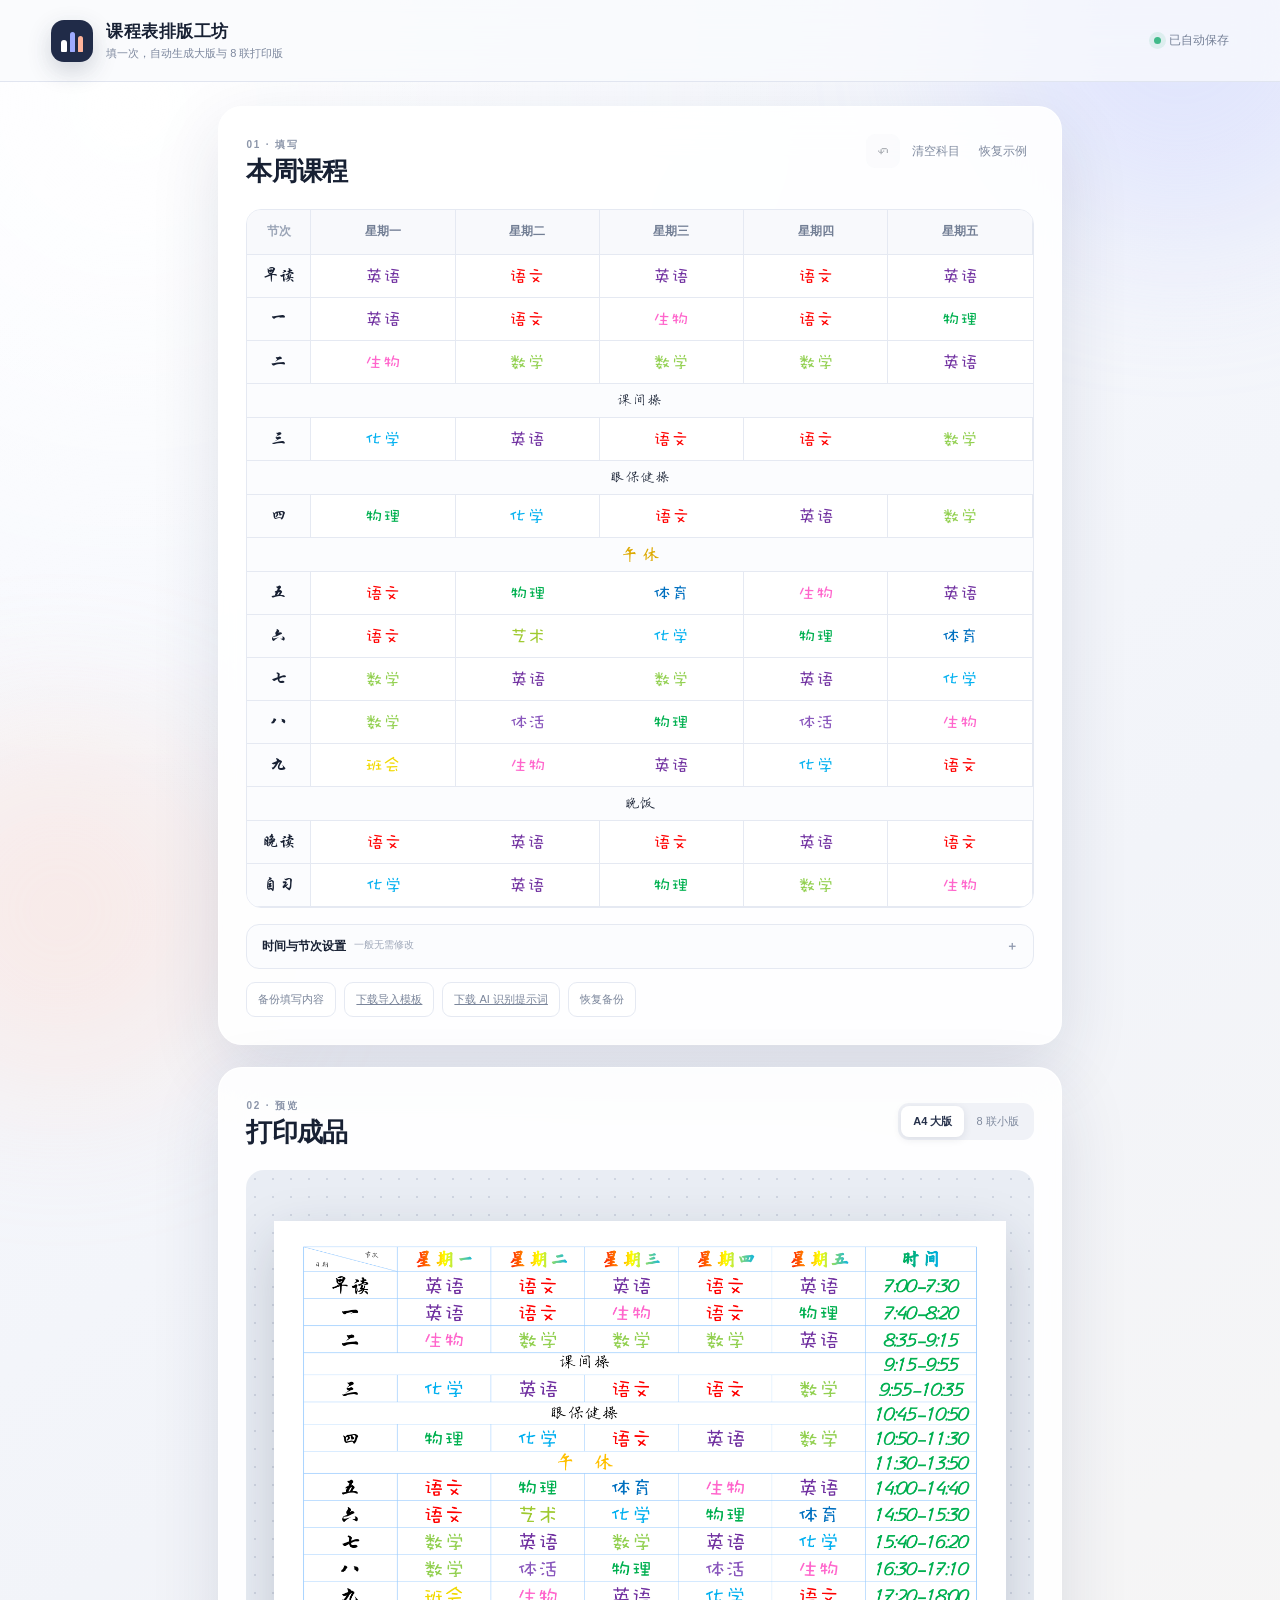
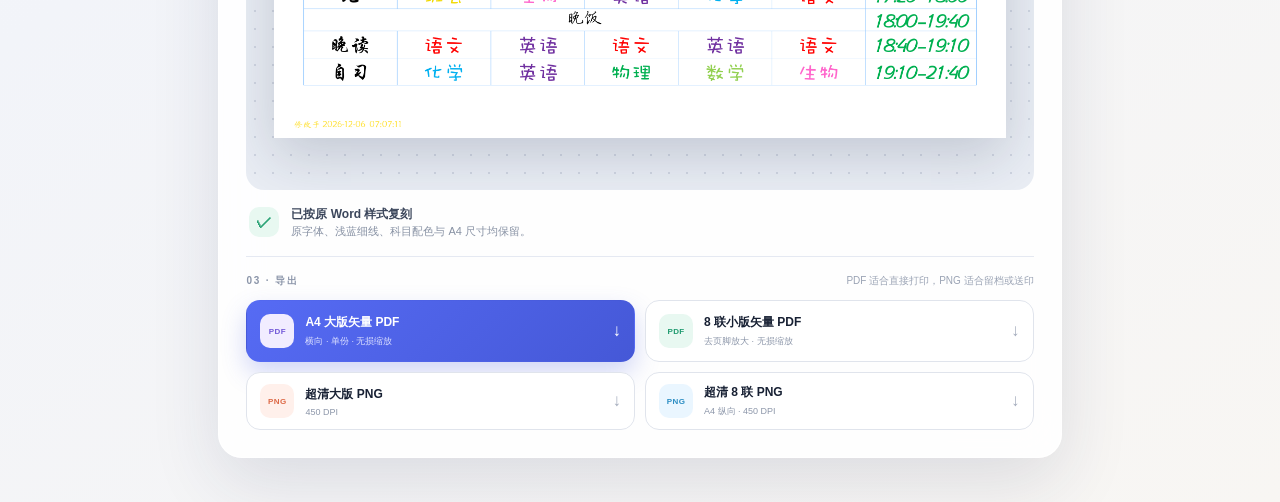
==== index.html @ 4040c84a "chore: snapshot timetable editor" ====
<!doctype html>
<html lang="zh-CN">
<head>
  <meta charset="utf-8">
  <meta name="viewport" content="width=device-width, initial-scale=1">
  <meta name="theme-color" content="#f5f7fb">
  <title>课程表排版工坊</title>
  <link rel="stylesheet" href="styles.css">
</head>
<body>
  <div class="ambient ambient-a"></div>
  <div class="ambient ambient-b"></div>
  <header class="topbar">
    <a class="brand" href="#" aria-label="课程表排版工坊首页">
      <span class="brand-mark" aria-hidden="true"><i></i><i></i><i></i></span>
      <span><strong>课程表排版工坊</strong><small>填一次，自动生成大版与 8 联打印版</small></span>
    </a>
    <div class="save-state" id="saveState"><span></span>已自动保存</div>
  </header>

  <main class="app-shell">
    <section class="editor-panel panel">
      <div class="section-heading">
        <div><span class="eyebrow">01 · 填写</span><h1>本周课程</h1></div>
        <div class="editor-actions">
          <button class="icon-button" id="undoButton" title="撤销" aria-label="撤销">↶</button>
          <button class="text-button" id="clearButton">清空科目</button>
          <button class="text-button" id="resetButton">恢复示例</button>
        </div>
      </div>

      <div class="mobile-day-tabs" id="dayTabs" aria-label="选择星期"></div>
      <div class="schedule-editor-wrap">
        <div class="schedule-editor" id="scheduleEditor"></div>
      </div>

      <details class="advanced-settings">
        <summary><span>时间与节次设置</span><small>一般无需修改</small></summary>
        <div class="settings-grid" id="settingsGrid"></div>
      </details>

      <div class="data-row">
        <button class="quiet-button" id="exportDataButton">备份填写内容</button>
        <a class="quiet-button" href="课程表导入模板.json" download>下载导入模板</a>
        <a class="quiet-button" href="AI识别课表提示词.md" download>下载 AI 识别提示词</a>
        <label class="quiet-button file-button">恢复备份<input type="file" id="importDataInput" accept="application/json"></label>
      </div>
    </section>

    <section class="preview-panel panel">
      <div class="section-heading preview-heading">
        <div><span class="eyebrow">02 · 预览</span><h2>打印成品</h2></div>
        <div class="view-switch" role="tablist" aria-label="预览版式">
          <button class="active" data-view="large" role="tab">A4 大版</button>
          <button data-view="sheet" role="tab">8 联小版</button>
        </div>
      </div>

      <div class="paper-stage" id="paperStage">
        <div class="paper-frame large" id="paperFrame">
          <canvas id="previewCanvas" aria-label="课程表打印预览"></canvas>
        </div>
        <div class="rendering-badge" id="renderingBadge">正在更新预览…</div>
      </div>

      <div class="fidelity-note">
        <span class="fidelity-icon">✓</span>
        <p><strong>已按原 Word 样式复刻</strong><br>原字体、浅蓝细线、科目配色与 A4 尺寸均保留。</p>
      </div>

      <div class="export-block">
        <div class="export-title"><span class="eyebrow">03 · 导出</span><span>PDF 适合直接打印，PNG 适合留档或送印</span></div>
        <div class="export-grid">
          <button class="export-card primary" id="largePdfButton">
            <span class="file-icon">PDF</span><span><strong>A4 大版矢量 PDF</strong><small>横向 · 单份 · 无损缩放</small></span><b>↓</b>
          </button>
          <button class="export-card" id="sheetPdfButton">
            <span class="file-icon mint">PDF</span><span><strong>8 联小版矢量 PDF</strong><small>去页脚放大 · 无损缩放</small></span><b>↓</b>
          </button>
          <button class="export-card compact" id="largePngButton">
            <span class="file-icon coral">PNG</span><span><strong>超清大版 PNG</strong><small>450 DPI</small></span><b>↓</b>
          </button>
          <button class="export-card compact" id="sheetPngButton">
            <span class="file-icon sky">PNG</span><span><strong>超清 8 联 PNG</strong><small>A4 纵向 · 450 DPI</small></span><b>↓</b>
          </button>
        </div>
      </div>
    </section>
  </main>

  <div class="toast" id="toast" role="status"></div>
  <script src="vendor/pdf-lib.min.js"></script>
  <script src="app.js"></script>
</body>
</html>
---- styles.css ----
@font-face{font-family:BoyangOuti;src:url('assets/fonts/boyang-outi.ttf') format('truetype');font-display:swap}
@font-face{font-family:HuakangWawa;src:url('assets/fonts/huakang-wawa.ttf') format('truetype');font-display:swap}
@font-face{font-family:STXingkai;src:url('assets/fonts/stxingkai.ttf') format('truetype');font-display:swap}
@font-face{font-family:Tianyingzhang;src:url('assets/fonts/tianyingzhang-kaishu.ttf') format('truetype');font-display:swap}
@font-face{font-family:Anjingchen;src:url('assets/fonts/anjingchen-xingshu.ttf') format('truetype');font-display:swap}
@font-face{font-family:STXinwei;src:url('assets/fonts/stxinwei.ttf') format('truetype');font-display:swap}

:root{--ink:#172033;--muted:#7c879d;--line:#e5e9f2;--panel:rgba(255,255,255,.88);--blue:#5267f3;--blue-dark:#3f50d2;--surface:#f5f7fb;--shadow:0 24px 70px rgba(32,44,82,.12)}
*{box-sizing:border-box}
html{min-width:320px;background:var(--surface);color:var(--ink);font-family:"Microsoft YaHei UI","PingFang SC",sans-serif}
body{min-height:100vh;margin:0;overflow-x:hidden;background:radial-gradient(circle at 10% 5%,#fff 0,transparent 30%),linear-gradient(145deg,#f8faff 0%,#f2f4f9 55%,#f8f6f3 100%)}
button,input{font:inherit}
button{color:inherit}
.ambient{position:fixed;border-radius:50%;filter:blur(80px);pointer-events:none;opacity:.35}
.ambient-a{width:420px;height:420px;background:#bec7ff;top:-180px;right:-110px}
.ambient-b{width:360px;height:360px;background:#ffd5c6;bottom:-190px;left:-120px}
.topbar{height:82px;display:flex;align-items:center;justify-content:space-between;padding:0 clamp(20px,4vw,64px);border-bottom:1px solid rgba(221,226,238,.85);background:rgba(249,250,253,.76);backdrop-filter:blur(20px);position:relative;z-index:2}
.brand{display:flex;gap:13px;align-items:center;color:inherit;text-decoration:none}
.brand-mark{width:42px;height:42px;border-radius:13px;background:#202b48;display:grid;grid-template-columns:repeat(3,1fr);align-items:end;gap:3px;padding:10px;box-shadow:0 9px 25px rgba(32,43,72,.2)}
.brand-mark i{display:block;border-radius:3px 3px 1px 1px;background:#fff}.brand-mark i:nth-child(1){height:12px}.brand-mark i:nth-child(2){height:20px;background:#9eabff}.brand-mark i:nth-child(3){height:16px;background:#ffb49b}
.brand strong{font-size:17px;letter-spacing:.03em}.brand small{display:block;color:var(--muted);font-size:11px;margin-top:3px}
.save-state{font-size:12px;color:#758097;display:flex;align-items:center;gap:8px}.save-state span{width:7px;height:7px;border-radius:50%;background:#41ba8a;box-shadow:0 0 0 5px rgba(65,186,138,.12)}
.app-shell{position:relative;z-index:1;display:grid;grid-template-columns:minmax(520px,.86fr) minmax(580px,1.14fr);gap:22px;max-width:1680px;margin:0 auto;padding:24px clamp(16px,3vw,44px) 44px}
.panel{background:var(--panel);border:1px solid rgba(255,255,255,.9);border-radius:24px;box-shadow:var(--shadow);backdrop-filter:blur(20px)}
.editor-panel{padding:27px;align-self:start}.preview-panel{padding:27px;min-width:0}
.section-heading{display:flex;align-items:flex-start;justify-content:space-between;gap:18px;margin-bottom:22px}.section-heading h1,.section-heading h2{font-size:26px;line-height:1.15;margin:5px 0 0;letter-spacing:-.03em}.eyebrow{font-size:10px;font-weight:800;color:#8b95a9;letter-spacing:.18em;text-transform:uppercase}
.editor-actions{display:flex;align-items:center;gap:5px}.text-button,.icon-button,.quiet-button{border:0;background:transparent;cursor:pointer;border-radius:9px;transition:.2s}.text-button{padding:8px 7px;color:#808ba0;font-size:12px}.text-button:hover{color:var(--ink);background:#f0f2f7}.icon-button{font-size:20px;width:34px;height:34px;background:#f2f4f8}.icon-button:disabled{opacity:.35;cursor:default}
.schedule-editor-wrap{overflow:auto;border:1px solid var(--line);border-radius:15px;background:#fff}.schedule-editor{min-width:590px;display:grid;grid-template-columns:64px repeat(5,minmax(92px,1fr))}.editor-head{height:45px;display:flex;align-items:center;justify-content:center;background:#f8f9fc;border-right:1px solid var(--line);border-bottom:1px solid var(--line);font-size:12px;font-weight:700;color:#737f95}.editor-head:first-child{color:#9aa4b6}.editor-head:last-child{border-right:0}.row-label{min-height:43px;display:flex;align-items:center;justify-content:center;border-right:1px solid var(--line);border-bottom:1px solid var(--line);font-family:STXingkai,"KaiTi",serif;font-size:17px;background:#fbfcfe}.subject-cell{position:relative;border-right:1px solid var(--line);border-bottom:1px solid var(--line);min-height:43px}.subject-cell:nth-child(6n){border-right:0}.subject-input{position:absolute;inset:0;width:100%;height:100%;border:0;outline:0;text-align:center;background:transparent;font-family:HuakangWawa,"Microsoft YaHei",sans-serif;font-size:18px;padding:5px;color:var(--subject-color,#172033);transition:.18s}.subject-input:focus{background:#f6f7ff;box-shadow:inset 0 0 0 2px #8d9afb;z-index:1}.subject-input::placeholder{color:#c6ccd8}.break-label{grid-column:1/7;min-height:34px;display:flex;align-items:center;justify-content:center;border-bottom:1px solid var(--line);background:#fbfcfe;font-family:Tianyingzhang,"KaiTi",serif;font-size:15px}.break-label.noon{font-family:STXinwei,"KaiTi",serif;color:#dda900;font-size:17px}.mobile-day-tabs{display:none}
.advanced-settings{margin-top:16px;border:1px solid var(--line);border-radius:13px;overflow:hidden;background:#fbfcfe}.advanced-settings summary{display:flex;justify-content:space-between;padding:13px 15px;cursor:pointer;font-size:12px;font-weight:700;list-style:none}.advanced-settings summary::-webkit-details-marker{display:none}.advanced-settings summary:after{content:'＋';color:#909aaf;margin-left:auto}.advanced-settings[open] summary:after{content:'－'}.advanced-settings summary small{font-weight:400;color:#a0a9ba;margin-left:8px;margin-right:10px}.settings-grid{border-top:1px solid var(--line);display:grid;grid-template-columns:1fr 1fr;gap:9px;padding:13px}.setting-field{display:grid;grid-template-columns:58px 1fr;align-items:center;gap:7px}.setting-field label{font-size:11px;color:#7b869b}.setting-field input{min-width:0;border:1px solid #e1e5ed;border-radius:8px;padding:7px 8px;background:#fff;font-size:11px;outline:0}.setting-field input:focus{border-color:#8b98ef;box-shadow:0 0 0 3px rgba(82,103,243,.1)}
.data-row{display:flex;gap:8px;margin-top:13px}.quiet-button{border:1px solid var(--line);padding:9px 11px;font-size:11px;color:#7b869b;background:#fff}.quiet-button:hover{border-color:#cbd1df;color:#313c54}.file-button{cursor:pointer}.file-button input{display:none}
.preview-heading{align-items:center}.view-switch{display:flex;background:#f0f2f7;padding:3px;border-radius:11px}.view-switch button{border:0;background:transparent;border-radius:8px;padding:8px 12px;font-size:11px;color:#7e899d;cursor:pointer}.view-switch button.active{background:#fff;color:#25304a;font-weight:700;box-shadow:0 2px 9px rgba(30,40,70,.1)}
.paper-stage{height:clamp(360px,46vw,650px);border-radius:18px;background:#e9edf4;position:relative;display:flex;align-items:center;justify-content:center;padding:28px;overflow:hidden;background-image:radial-gradient(#cfd5e1 1px,transparent 1px);background-size:18px 18px}.paper-frame{background:#fff;box-shadow:0 18px 50px rgba(25,37,69,.18);transition:.35s ease;overflow:hidden}.paper-frame.large{aspect-ratio:297/210;width:min(100%,880px)}.paper-frame.sheet{aspect-ratio:210/297;height:100%;max-width:100%}.paper-frame canvas{display:block;width:100%;height:100%}.rendering-badge{position:absolute;bottom:13px;left:50%;transform:translate(-50%,12px);background:rgba(29,38,60,.86);color:#fff;border-radius:30px;padding:7px 12px;font-size:10px;opacity:0;transition:.2s;pointer-events:none}.rendering .rendering-badge{opacity:1;transform:translate(-50%,0)}
.fidelity-note{display:flex;align-items:center;gap:12px;padding:15px 3px 17px}.fidelity-icon{width:30px;height:30px;border-radius:10px;background:#e8f8f1;color:#2da477;display:grid;place-items:center;font-weight:900}.fidelity-note p{margin:0;font-size:11px;color:#8791a3;line-height:1.5}.fidelity-note strong{font-size:12px;color:#3b465b}
.export-block{border-top:1px solid var(--line);padding-top:17px}.export-title{display:flex;align-items:center;justify-content:space-between;margin-bottom:12px}.export-title>span:last-child{font-size:10px;color:#9aa3b4}.export-grid{display:grid;grid-template-columns:1fr 1fr;gap:10px}.export-card{display:grid;grid-template-columns:auto 1fr auto;align-items:center;gap:11px;text-align:left;border:1px solid #e0e4ec;border-radius:14px;background:#fff;padding:13px;cursor:pointer;transition:.2s;min-width:0}.export-card:hover{transform:translateY(-2px);border-color:#c7cee0;box-shadow:0 10px 25px rgba(35,47,80,.09)}.export-card.primary{background:linear-gradient(135deg,#566bf4,#4558d7);border-color:transparent;color:#fff;box-shadow:0 11px 25px rgba(76,94,225,.25)}.export-card strong,.export-card small{display:block}.export-card strong{font-size:12px}.export-card small{font-size:9px;color:#8d97aa;margin-top:4px}.export-card.primary small{color:#dce0ff}.export-card b{font-size:17px;font-weight:400;color:#a5adbd}.export-card.primary b{color:#fff}.file-icon{display:grid;place-items:center;width:34px;height:34px;border-radius:10px;background:#f1ecff;color:#7258d8;font-size:8px;font-weight:900;letter-spacing:.05em}.file-icon.mint{background:#e8f8f1;color:#209b70}.file-icon.coral{background:#fff0eb;color:#dd6946}.file-icon.sky{background:#eaf6ff;color:#2b8dc3}.export-card.compact{padding-top:11px;padding-bottom:11px}
.toast{position:fixed;z-index:10;left:50%;bottom:24px;transform:translate(-50%,20px);padding:11px 16px;border-radius:12px;background:#202a43;color:white;font-size:12px;opacity:0;pointer-events:none;transition:.25s;box-shadow:0 12px 30px rgba(20,30,55,.25)}.toast.show{opacity:1;transform:translate(-50%,0)}
@media(max-width:1420px){.app-shell{grid-template-columns:1fr;max-width:920px}.paper-stage{height:min(68vw,620px)}}
@media(max-width:680px){.topbar{height:70px}.brand small,.save-state{display:none}.app-shell{padding:12px 10px 30px;gap:12px}.panel{border-radius:18px}.editor-panel,.preview-panel{padding:18px}.section-heading h1,.section-heading h2{font-size:22px}.editor-actions .text-button:first-of-type{display:none}.mobile-day-tabs{display:flex;overflow:auto;gap:5px;margin:-4px 0 12px}.mobile-day-tabs button{flex:1;min-width:58px;border:0;border-radius:9px;padding:8px 5px;background:#f0f2f7;color:#7a8598;font-size:11px}.mobile-day-tabs button.active{background:#28344f;color:#fff}.schedule-editor{min-width:0;grid-template-columns:62px 1fr}.editor-head.day-head,.subject-cell{display:none}.schedule-editor[data-mobile-day="0"] .day-0,.schedule-editor[data-mobile-day="1"] .day-1,.schedule-editor[data-mobile-day="2"] .day-2,.schedule-editor[data-mobile-day="3"] .day-3,.schedule-editor[data-mobile-day="4"] .day-4{display:block}.break-label{grid-column:1/3}.paper-stage{height:390px;padding:16px}.export-grid{grid-template-columns:1fr}.export-title>span:last-child{display:none}.settings-grid{grid-template-columns:1fr}}
@media print{.topbar,.editor-panel,.section-heading,.fidelity-note,.export-block{display:none!important}.app-shell{display:block;padding:0}.preview-panel{padding:0;box-shadow:none;border:0}.paper-stage{padding:0;background:none;height:auto}.paper-frame{width:100%!important;height:auto!important;box-shadow:none}}
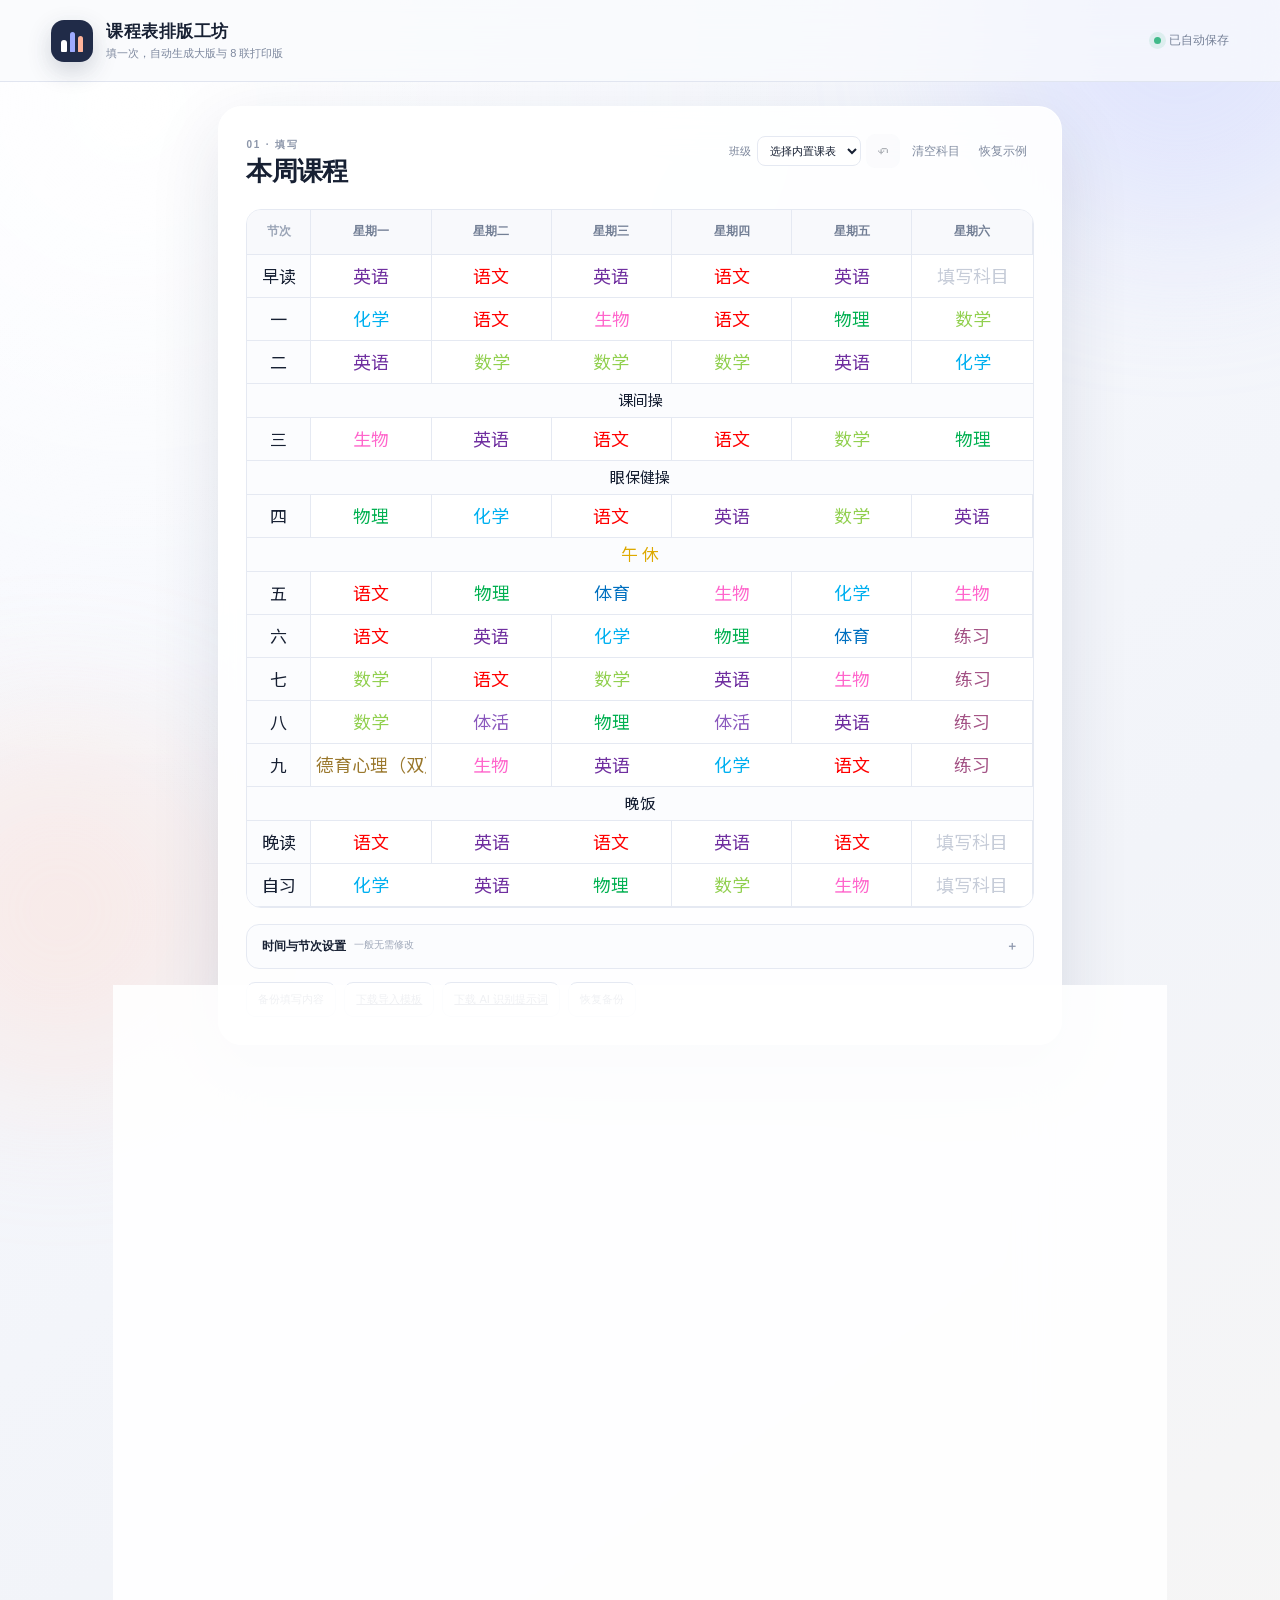
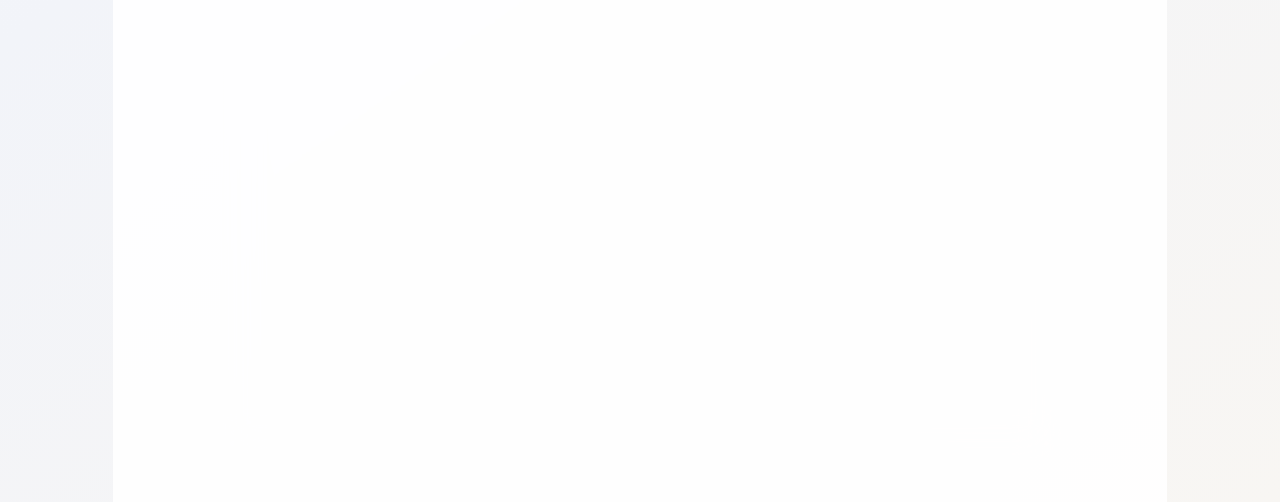
==== commit c54c23bc: "feat: add public fonts and class presets" ====
--- a/index.html
+++ b/index.html
@@ -23,6 +23,7 @@
       <div class="section-heading">
         <div><span class="eyebrow">01 · 填写</span><h1>本周课程</h1></div>
         <div class="editor-actions">
+          <label class="preset-picker">班级<select id="presetSelect"><option value="">选择内置课表</option></select></label>
           <button class="icon-button" id="undoButton" title="撤销" aria-label="撤销">↶</button>
           <button class="text-button" id="clearButton">清空科目</button>
           <button class="text-button" id="resetButton">恢复示例</button>
@@ -90,6 +91,7 @@
 
   <div class="toast" id="toast" role="status"></div>
   <script src="vendor/pdf-lib.min.js"></script>
+  <script src="presets.js"></script>
   <script src="app.js"></script>
 </body>
 </html>
--- a/styles.css
+++ b/styles.css
@@ -1,9 +1,10 @@
-@font-face{font-family:BoyangOuti;src:url('assets/fonts/boyang-outi.ttf') format('truetype');font-display:swap}
-@font-face{font-family:HuakangWawa;src:url('assets/fonts/huakang-wawa.ttf') format('truetype');font-display:swap}
-@font-face{font-family:STXingkai;src:url('assets/fonts/stxingkai.ttf') format('truetype');font-display:swap}
-@font-face{font-family:Tianyingzhang;src:url('assets/fonts/tianyingzhang-kaishu.ttf') format('truetype');font-display:swap}
-@font-face{font-family:Anjingchen;src:url('assets/fonts/anjingchen-xingshu.ttf') format('truetype');font-display:swap}
-@font-face{font-family:STXinwei;src:url('assets/fonts/stxinwei.ttf') format('truetype');font-display:swap}
+@font-face{font-family:OpenChinese;src:url('assets/fonts/NotoSansSC-VF.ttf') format('truetype');font-display:swap}
+@font-face{font-family:BoyangOuti;src:local('OpenChinese'),url('assets/fonts/NotoSansSC-VF.ttf') format('truetype');font-display:swap}
+@font-face{font-family:HuakangWawa;src:local('OpenChinese'),url('assets/fonts/NotoSansSC-VF.ttf') format('truetype');font-display:swap}
+@font-face{font-family:STXingkai;src:local('OpenChinese'),url('assets/fonts/NotoSansSC-VF.ttf') format('truetype');font-display:swap}
+@font-face{font-family:Tianyingzhang;src:local('OpenChinese'),url('assets/fonts/NotoSansSC-VF.ttf') format('truetype');font-display:swap}
+@font-face{font-family:Anjingchen;src:local('OpenChinese'),url('assets/fonts/NotoSansSC-VF.ttf') format('truetype');font-display:swap}
+@font-face{font-family:STXinwei;src:local('OpenChinese'),url('assets/fonts/NotoSansSC-VF.ttf') format('truetype');font-display:swap}
 
 :root{--ink:#172033;--muted:#7c879d;--line:#e5e9f2;--panel:rgba(255,255,255,.88);--blue:#5267f3;--blue-dark:#3f50d2;--surface:#f5f7fb;--shadow:0 24px 70px rgba(32,44,82,.12)}
 *{box-sizing:border-box}
@@ -36,3 +37,9 @@
 @media(max-width:1420px){.app-shell{grid-template-columns:1fr;max-width:920px}.paper-stage{height:min(68vw,620px)}}
 @media(max-width:680px){.topbar{height:70px}.brand small,.save-state{display:none}.app-shell{padding:12px 10px 30px;gap:12px}.panel{border-radius:18px}.editor-panel,.preview-panel{padding:18px}.section-heading h1,.section-heading h2{font-size:22px}.editor-actions .text-button:first-of-type{display:none}.mobile-day-tabs{display:flex;overflow:auto;gap:5px;margin:-4px 0 12px}.mobile-day-tabs button{flex:1;min-width:58px;border:0;border-radius:9px;padding:8px 5px;background:#f0f2f7;color:#7a8598;font-size:11px}.mobile-day-tabs button.active{background:#28344f;color:#fff}.schedule-editor{min-width:0;grid-template-columns:62px 1fr}.editor-head.day-head,.subject-cell{display:none}.schedule-editor[data-mobile-day="0"] .day-0,.schedule-editor[data-mobile-day="1"] .day-1,.schedule-editor[data-mobile-day="2"] .day-2,.schedule-editor[data-mobile-day="3"] .day-3,.schedule-editor[data-mobile-day="4"] .day-4{display:block}.break-label{grid-column:1/3}.paper-stage{height:390px;padding:16px}.export-grid{grid-template-columns:1fr}.export-title>span:last-child{display:none}.settings-grid{grid-template-columns:1fr}}
 @media print{.topbar,.editor-panel,.section-heading,.fidelity-note,.export-block{display:none!important}.app-shell{display:block;padding:0}.preview-panel{padding:0;box-shadow:none;border:0}.paper-stage{padding:0;background:none;height:auto}.paper-frame{width:100%!important;height:auto!important;box-shadow:none}}
+
+.schedule-editor{min-width:700px;grid-template-columns:64px repeat(6,minmax(92px,1fr))}
+.subject-cell:nth-child(7n){border-right:0}
+.preset-picker{display:flex;align-items:center;gap:6px;color:#7b869b;font-size:11px}.preset-picker select{border:1px solid var(--line);border-radius:8px;background:#fff;padding:7px 8px;color:var(--ink);font-size:11px}
+.break-label{grid-column:1/8}
+@media(max-width:680px){.schedule-editor{min-width:0;grid-template-columns:62px 1fr}.break-label{grid-column:1/3}.schedule-editor[data-mobile-day="5"] .day-5{display:block}}
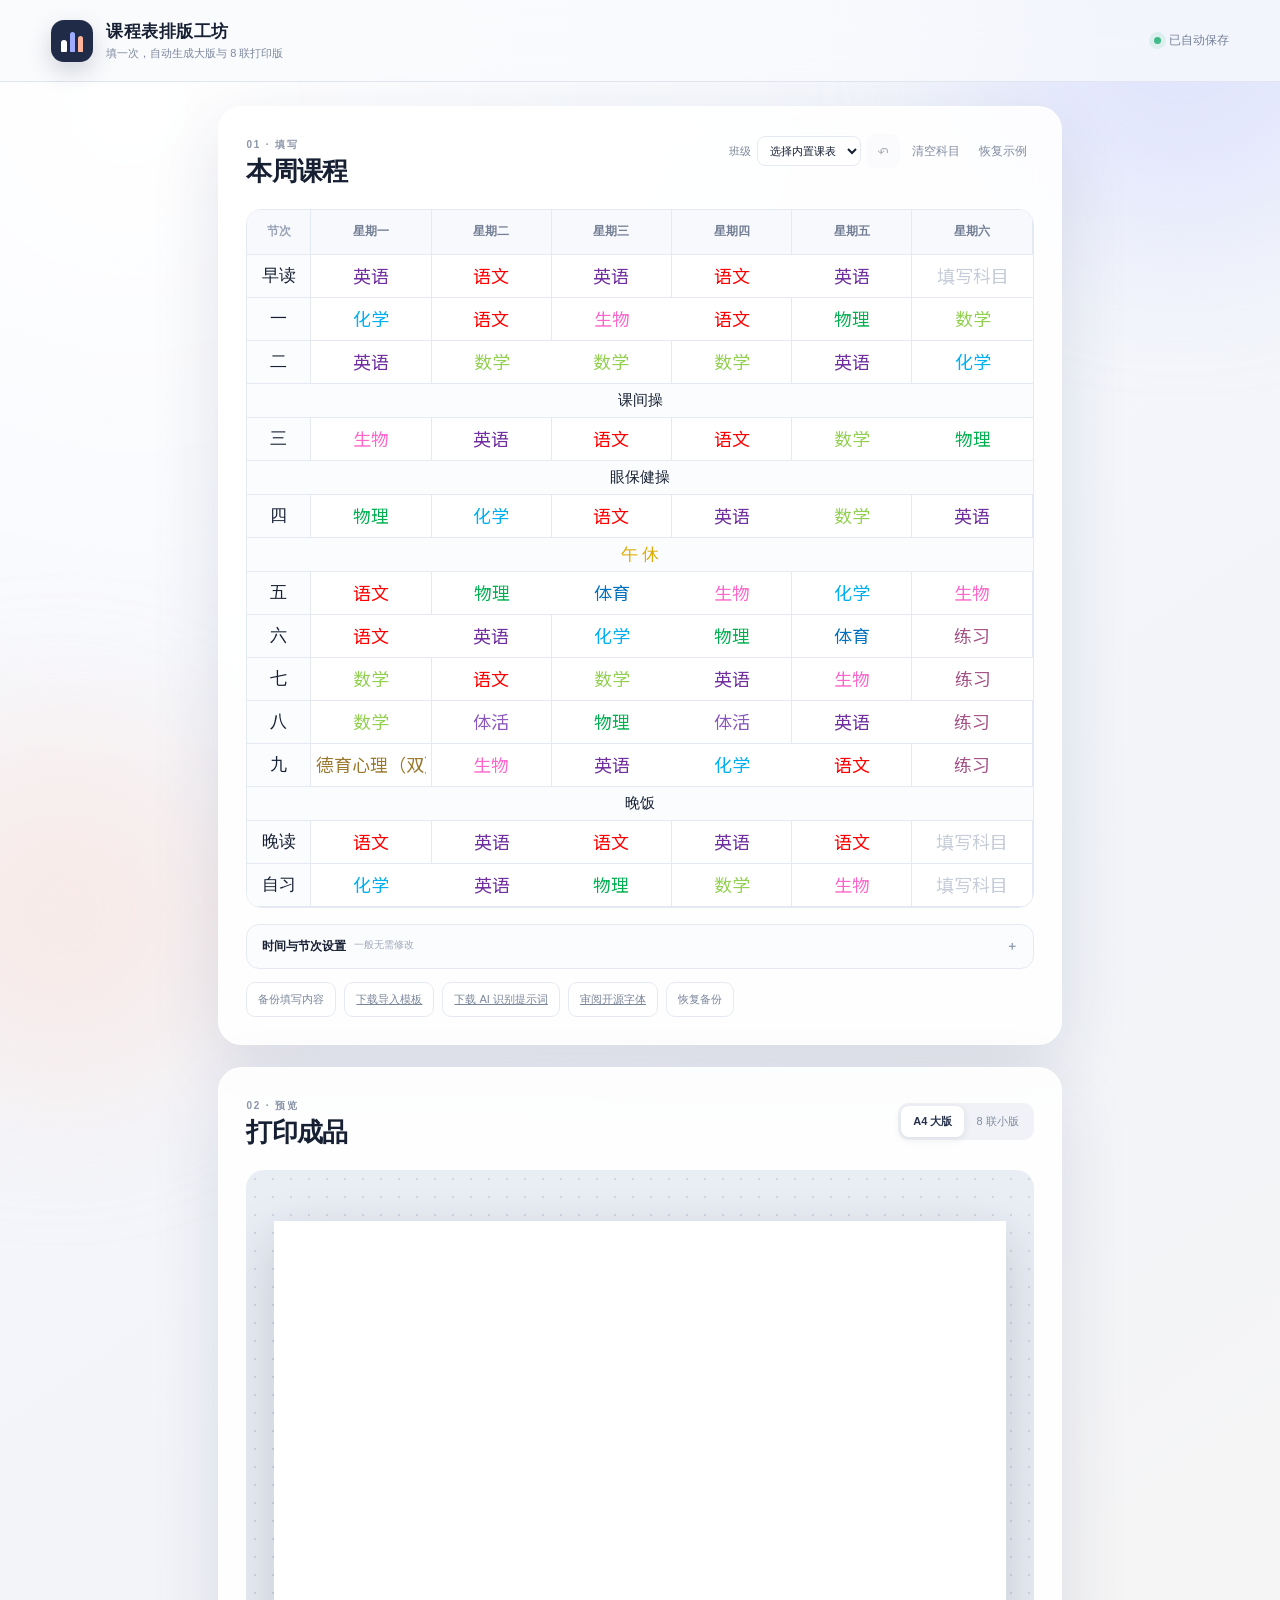
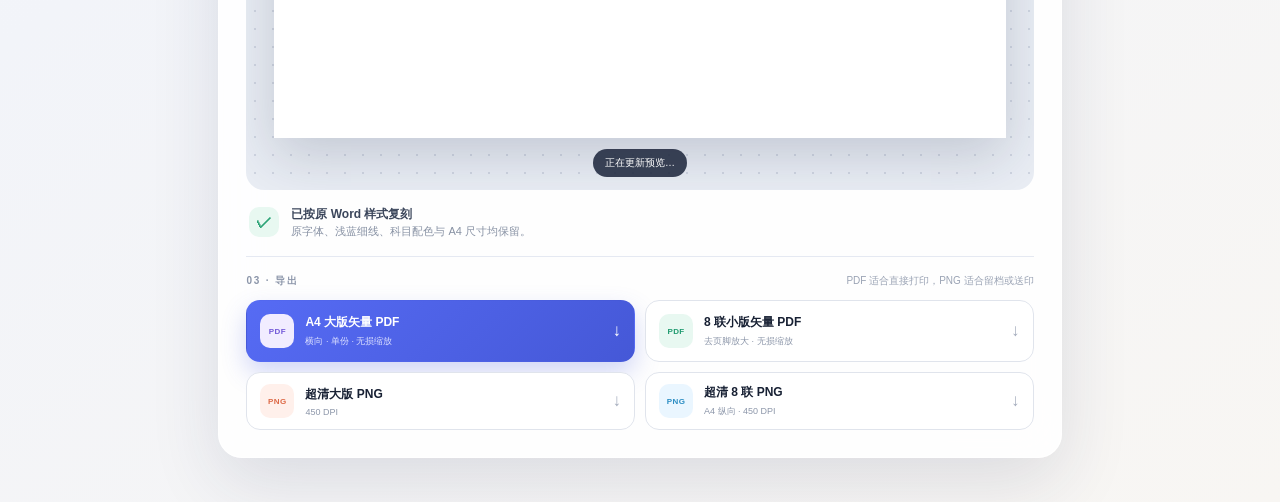
==== commit 4c843a2a: "feat: add open source Chinese font gallery" ====
--- a/index.html
+++ b/index.html
@@ -44,6 +44,7 @@
         <button class="quiet-button" id="exportDataButton">备份填写内容</button>
         <a class="quiet-button" href="课程表导入模板.json" download>下载导入模板</a>
         <a class="quiet-button" href="AI识别课表提示词.md" download>下载 AI 识别提示词</a>
+        <a class="quiet-button" href="font-gallery.html">审阅开源字体</a>
         <label class="quiet-button file-button">恢复备份<input type="file" id="importDataInput" accept="application/json"></label>
       </div>
     </section>
--- a/styles.css
+++ b/styles.css
@@ -1,10 +1,11 @@
 @font-face{font-family:OpenChinese;src:url('assets/fonts/NotoSansSC-VF.ttf') format('truetype');font-display:swap}
-@font-face{font-family:BoyangOuti;src:local('OpenChinese'),url('assets/fonts/NotoSansSC-VF.ttf') format('truetype');font-display:swap}
+@font-face{font-family:OpenChineseSerif;src:url('assets/fonts/NotoSerifSC-VF.ttf') format('truetype');font-display:swap}
+@font-face{font-family:BoyangOuti;src:local('OpenChineseSerif'),url('assets/fonts/NotoSerifSC-VF.ttf') format('truetype');font-display:swap}
 @font-face{font-family:HuakangWawa;src:local('OpenChinese'),url('assets/fonts/NotoSansSC-VF.ttf') format('truetype');font-display:swap}
-@font-face{font-family:STXingkai;src:local('OpenChinese'),url('assets/fonts/NotoSansSC-VF.ttf') format('truetype');font-display:swap}
-@font-face{font-family:Tianyingzhang;src:local('OpenChinese'),url('assets/fonts/NotoSansSC-VF.ttf') format('truetype');font-display:swap}
-@font-face{font-family:Anjingchen;src:local('OpenChinese'),url('assets/fonts/NotoSansSC-VF.ttf') format('truetype');font-display:swap}
-@font-face{font-family:STXinwei;src:local('OpenChinese'),url('assets/fonts/NotoSansSC-VF.ttf') format('truetype');font-display:swap}
+@font-face{font-family:STXingkai;src:local('OpenChineseSerif'),url('assets/fonts/NotoSerifSC-VF.ttf') format('truetype');font-display:swap}
+@font-face{font-family:Tianyingzhang;src:local('OpenChineseSerif'),url('assets/fonts/NotoSerifSC-VF.ttf') format('truetype');font-display:swap}
+@font-face{font-family:Anjingchen;src:local('OpenChineseSerif'),url('assets/fonts/NotoSerifSC-VF.ttf') format('truetype');font-display:swap}
+@font-face{font-family:STXinwei;src:local('OpenChineseSerif'),url('assets/fonts/NotoSerifSC-VF.ttf') format('truetype');font-display:swap}
 
 :root{--ink:#172033;--muted:#7c879d;--line:#e5e9f2;--panel:rgba(255,255,255,.88);--blue:#5267f3;--blue-dark:#3f50d2;--surface:#f5f7fb;--shadow:0 24px 70px rgba(32,44,82,.12)}
 *{box-sizing:border-box}
